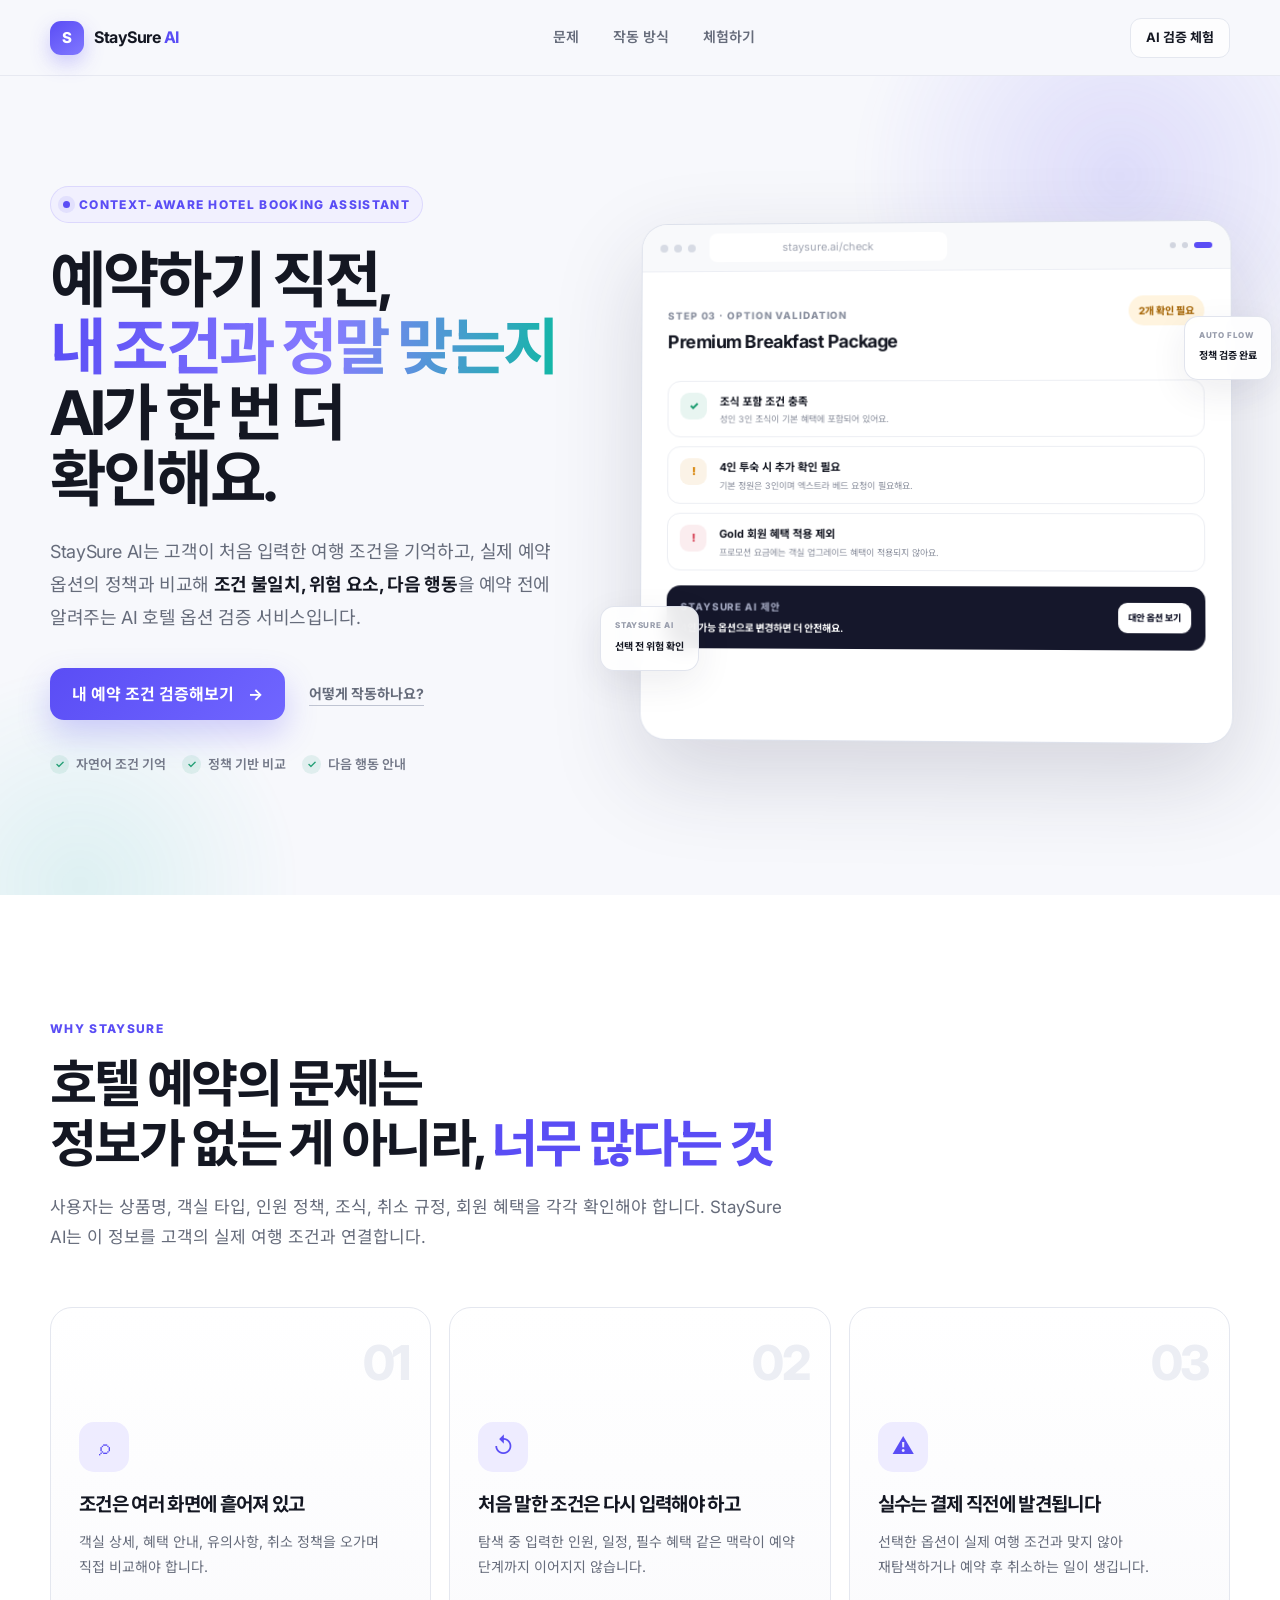
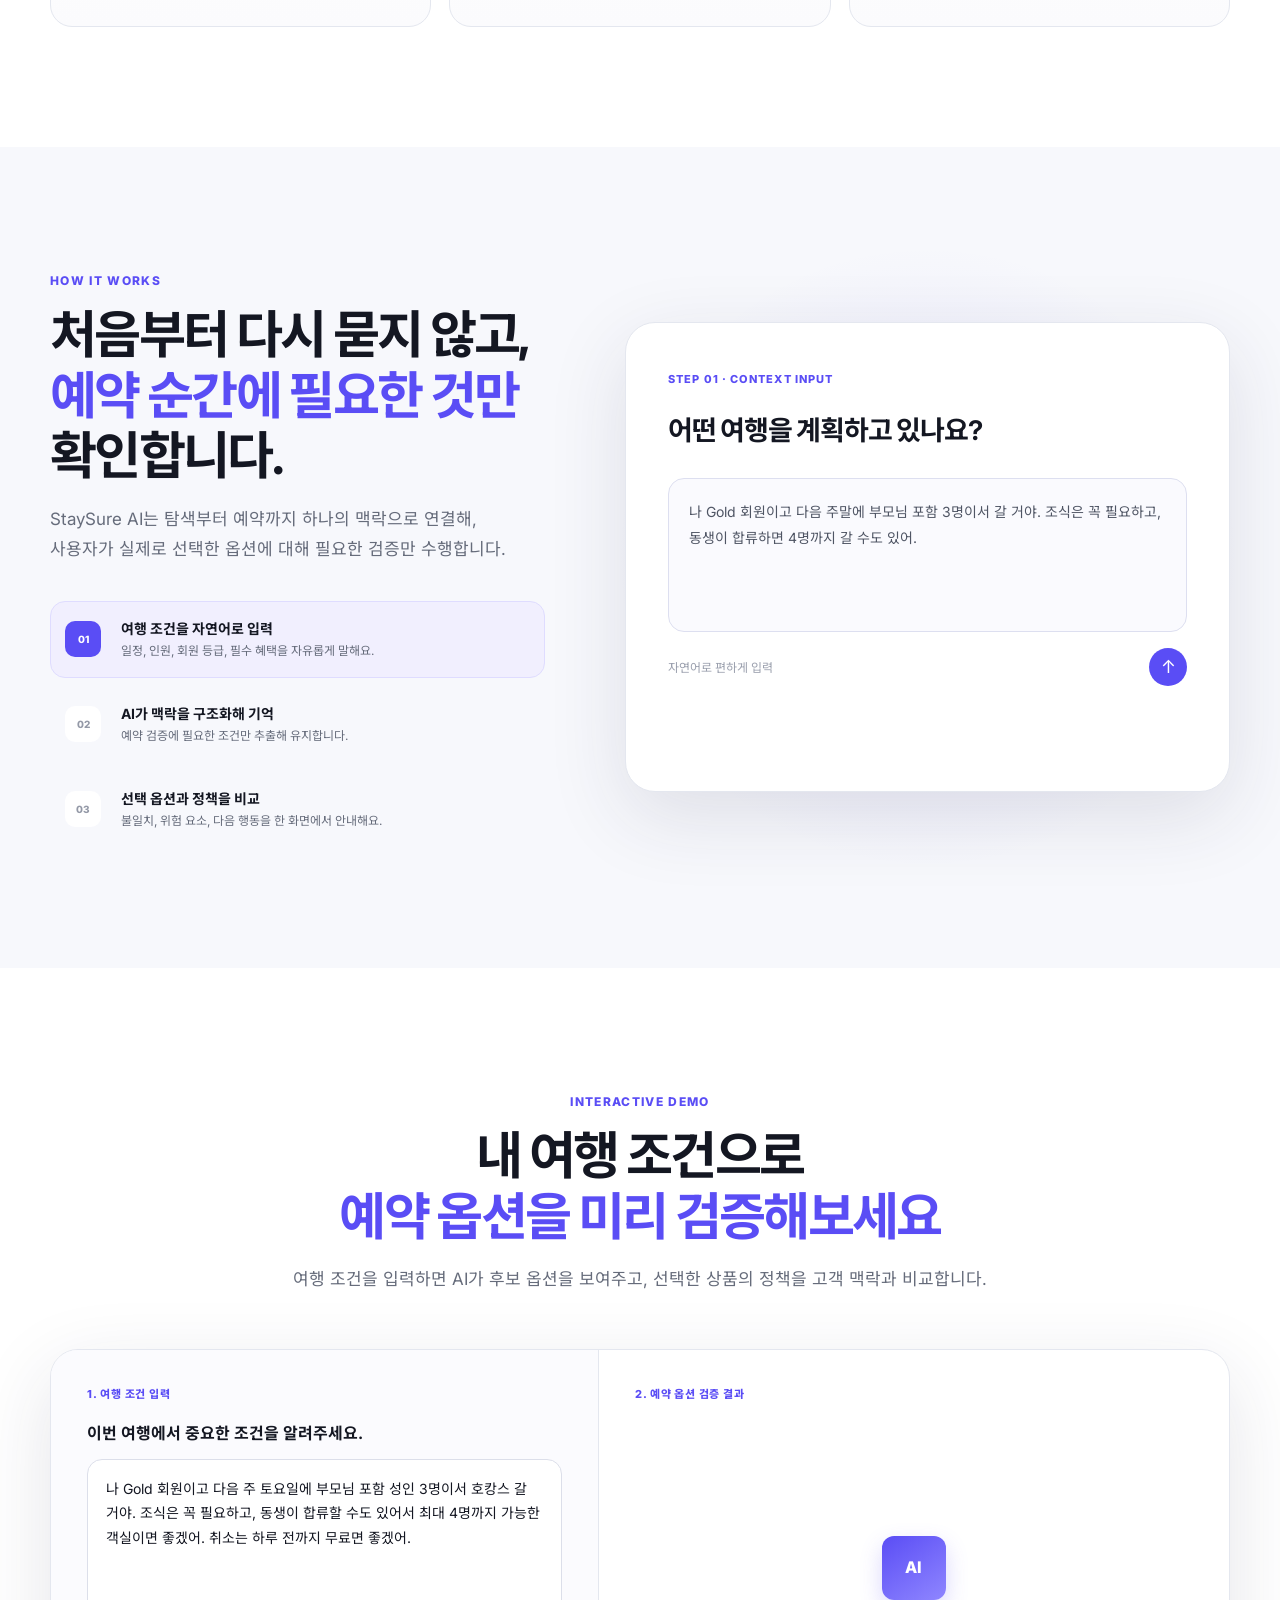
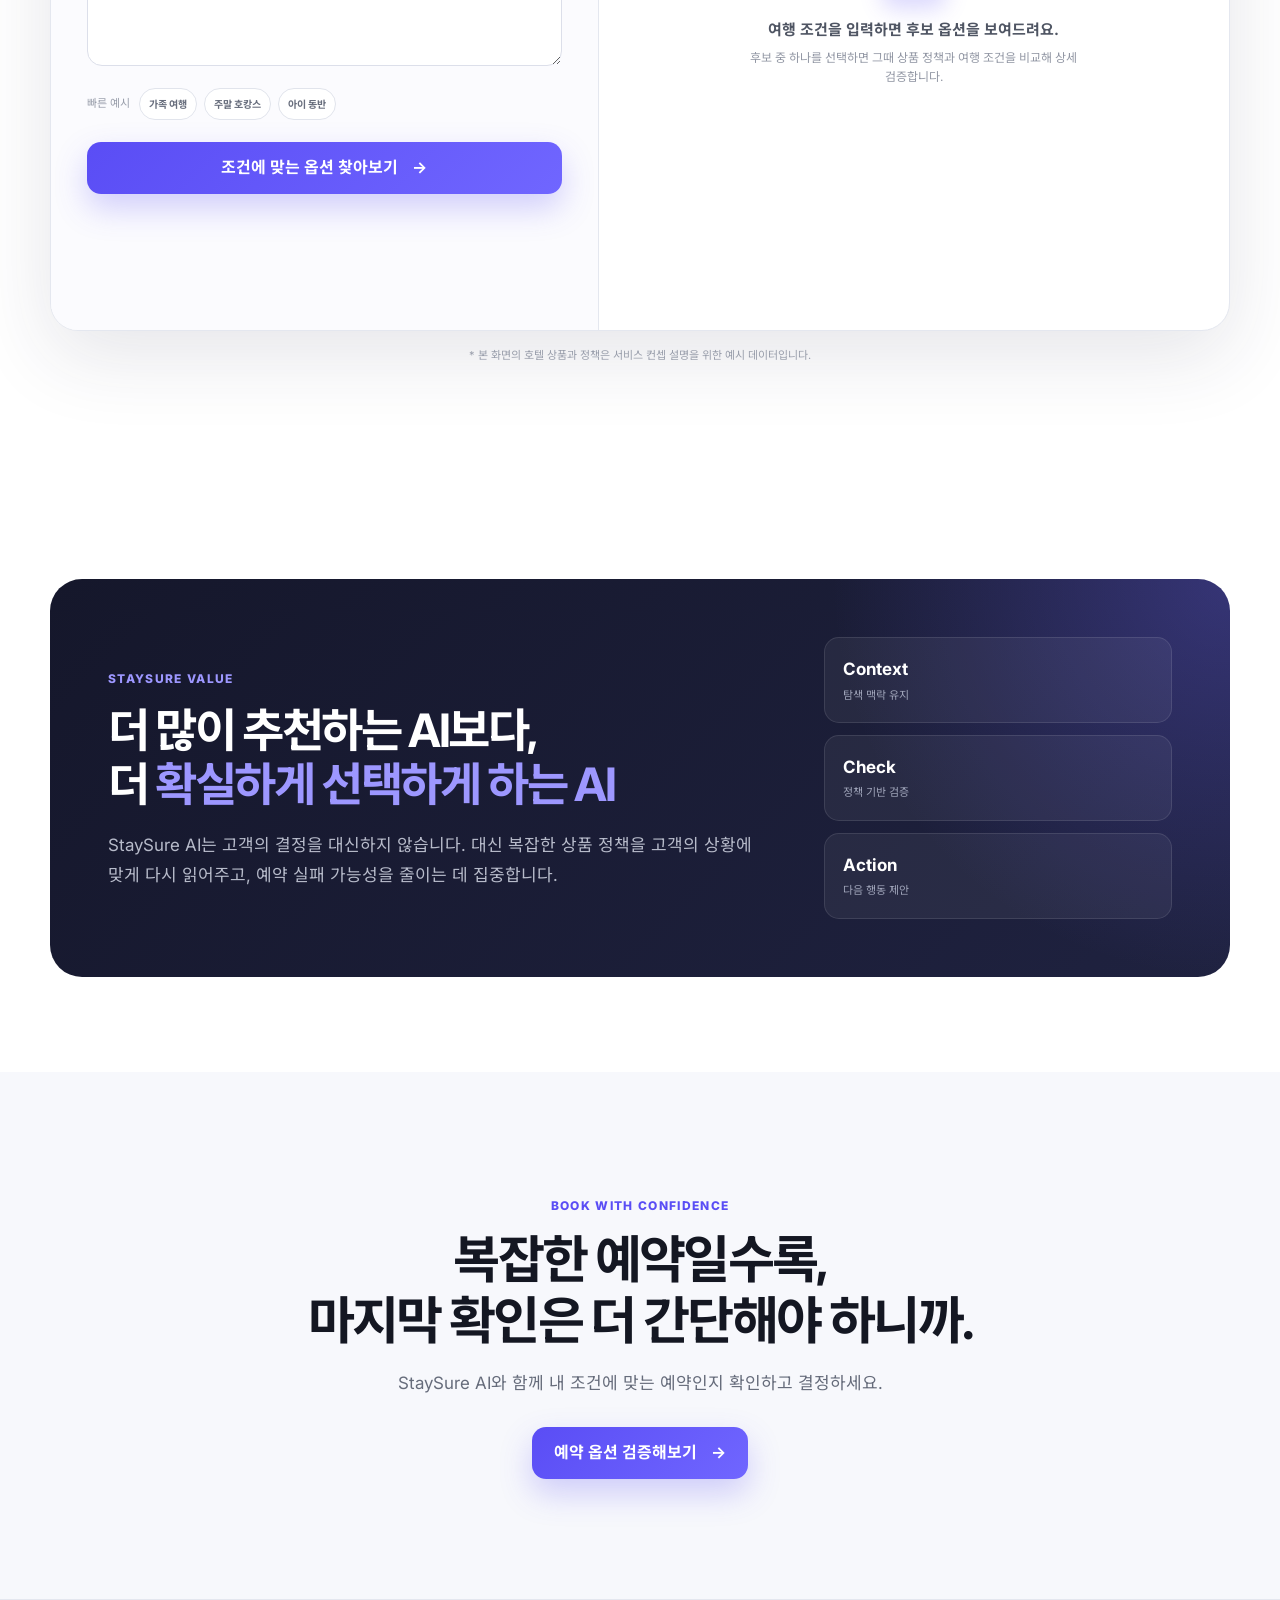
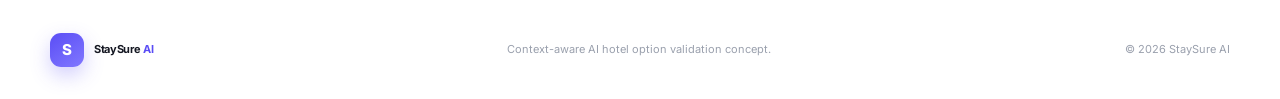
==== StaySure-AI-landing-v2/index.html @ 32bddafc "first commit" ====
<!DOCTYPE html>
<html lang="ko">
<head>
  <meta charset="UTF-8" />
  <meta name="viewport" content="width=device-width, initial-scale=1.0" />
  <meta name="description" content="StaySure AI - 사용자 맥락 기반 AI 호텔 예약 옵션 검증 서비스" />
  <title>StaySure AI | 예약 전, 조건을 한 번 더 확실하게</title>
  <link rel="preconnect" href="https://fonts.googleapis.com">
  <link rel="preconnect" href="https://fonts.gstatic.com" crossorigin>
  <link href="https://fonts.googleapis.com/css2?family=Inter:wght@400;500;600;700;800&family=Noto+Sans+KR:wght@400;500;600;700;800&display=swap" rel="stylesheet">
  <link rel="stylesheet" href="styles.css" />
</head>
<body>
  <header class="site-header">
    <div class="container nav">
      <a href="#" class="brand" aria-label="StaySure AI 홈">
        <span class="brand-mark" aria-hidden="true">S</span>
        <span>StaySure <strong>AI</strong></span>
      </a>

      <nav class="desktop-nav" aria-label="주요 메뉴">
        <a href="#problem">문제</a>
        <a href="#how">작동 방식</a>
        <a href="#demo">체험하기</a>
      </nav>

      <a href="#demo" class="button button-small button-ghost">AI 검증 체험</a>
    </div>
  </header>

  <main>
    <section class="hero section">
      <div class="hero-glow hero-glow-one"></div>
      <div class="hero-glow hero-glow-two"></div>

      <div class="container hero-grid">
        <div class="hero-copy reveal">
          <div class="eyebrow">
            <span class="eyebrow-dot"></span>
            Context-aware Hotel Booking Assistant
          </div>

          <h1>
            예약하기 직전,<br />
            <span class="text-gradient">내 조건과 정말 맞는지</span><br />
            AI가 한 번 더 확인해요.
          </h1>

          <p class="hero-description">
            StaySure AI는 고객이 처음 입력한 여행 조건을 기억하고,
            실제 예약 옵션의 정책과 비교해 <strong>조건 불일치, 위험 요소, 다음 행동</strong>을
            예약 전에 알려주는 AI 호텔 옵션 검증 서비스입니다.
          </p>

          <div class="hero-actions">
            <a href="#demo" class="button button-primary">
              내 예약 조건 검증해보기
              <span aria-hidden="true">→</span>
            </a>
            <a href="#how" class="text-link">어떻게 작동하나요?</a>
          </div>

          <div class="trust-row">
            <div class="trust-item">
              <span class="trust-icon">✓</span>
              자연어 조건 기억
            </div>
            <div class="trust-item">
              <span class="trust-icon">✓</span>
              정책 기반 비교
            </div>
            <div class="trust-item">
              <span class="trust-icon">✓</span>
              다음 행동 안내
            </div>
          </div>
        </div>

        <div class="hero-product reveal reveal-delay">
          <div class="browser-shell hero-auto-demo" id="heroAutoDemo">
            <div class="browser-top">
              <div class="browser-dots">
                <span></span><span></span><span></span>
              </div>
              <div class="browser-address">staysure.ai/check</div>
              <div class="hero-stage-dots" aria-label="자동 데모 진행 상태">
                <button type="button" class="active" data-hero-dot="0" aria-label="1단계"></button>
                <button type="button" data-hero-dot="1" aria-label="2단계"></button>
                <button type="button" data-hero-dot="2" aria-label="3단계"></button>
              </div>
            </div>

            <div class="product-window hero-stage active" data-hero-stage="0">
              <div class="product-head">
                <div>
                  <p class="mini-label">STEP 01 · CONTEXT MEMORY</p>
                  <h2>여행 조건을 기억했어요</h2>
                </div>
                <span class="status-badge hero-status">5개 조건</span>
              </div>

              <div class="hero-context-message">
                <span class="ai-orb">AI</span>
                <p>“Gold 회원이고 부모님 포함 3명, 최대 4명까지 가능하고 조식은 꼭 필요해.”</p>
              </div>

              <div class="context-card context-card-large">
                <div class="context-top">
                  <span class="context-check">✓</span>
                  <div>
                    <strong>예약 검증에 필요한 조건으로 정리했어요.</strong>
                    <p>상품 탐색 이후에도 이 맥락을 유지합니다.</p>
                  </div>
                </div>
                <div class="chips">
                  <span>Gold 회원</span>
                  <span>성인 3명</span>
                  <span>최대 4명 가능성</span>
                  <span>조식 필수</span>
                  <span>주말 일정</span>
                </div>
              </div>
            </div>

            <div class="product-window hero-stage" data-hero-stage="1">
              <div class="product-head">
                <div>
                  <p class="mini-label">STEP 02 · OPTION SELECT</p>
                  <h2>예약 옵션을 선택해볼게요</h2>
                </div>
                <span class="status-badge hero-status">3개 후보</span>
              </div>

              <div class="hero-option-stack">
                <button type="button" class="hero-option-card selected">
                  <span class="hero-option-radio"></span>
                  <span class="hero-option-main">
                    <strong>Premium Breakfast Package</strong>
                    <small>Deluxe Twin · 성인 3인 · 조식 포함</small>
                  </span>
                  <span class="hero-option-score">82%</span>
                </button>
                <button type="button" class="hero-option-card">
                  <span class="hero-option-radio"></span>
                  <span class="hero-option-main">
                    <strong>Family Deluxe</strong>
                    <small>Deluxe Family · 최대 4인 · 조식 별도</small>
                  </span>
                  <span class="hero-option-score">91%</span>
                </button>
                <button type="button" class="hero-option-card">
                  <span class="hero-option-radio"></span>
                  <span class="hero-option-main">
                    <strong>Gold Member Special</strong>
                    <small>Executive Twin · 회원 혜택 포함</small>
                  </span>
                  <span class="hero-option-score">76%</span>
                </button>
              </div>

              <div class="hero-selection-note">
                <span class="selection-pulse"></span>
                Premium Breakfast Package를 선택했어요. 조건 검증을 시작합니다.
              </div>
            </div>

            <div class="product-window hero-stage" data-hero-stage="2">
              <div class="product-head">
                <div>
                  <p class="mini-label">STEP 03 · OPTION VALIDATION</p>
                  <h2>Premium Breakfast Package</h2>
                </div>
                <span class="status-badge status-warning">2개 확인 필요</span>
              </div>

              <div class="check-list hero-check-list">
                <article class="check-item success">
                  <div class="check-symbol">✓</div>
                  <div>
                    <strong>조식 포함 조건 충족</strong>
                    <p>성인 3인 조식이 기본 혜택에 포함되어 있어요.</p>
                  </div>
                </article>

                <article class="check-item warning">
                  <div class="check-symbol">!</div>
                  <div>
                    <strong>4인 투숙 시 추가 확인 필요</strong>
                    <p>기본 정원은 3인이며 엑스트라 베드 요청이 필요해요.</p>
                  </div>
                </article>

                <article class="check-item danger">
                  <div class="check-symbol">!</div>
                  <div>
                    <strong>Gold 회원 혜택 적용 제외</strong>
                    <p>프로모션 요금에는 객실 업그레이드 혜택이 적용되지 않아요.</p>
                  </div>
                </article>
              </div>

              <div class="next-action">
                <div>
                  <span class="mini-label">StaySure AI 제안</span>
                  <strong>4인 가능 옵션으로 변경하면 더 안전해요.</strong>
                </div>
                <button type="button">대안 옵션 보기</button>
              </div>
            </div>
          </div>

          <div class="floating-card floating-card-one">
            <span>Auto Flow</span>
            <strong id="heroFlowLabel">맥락 기억 중</strong>
          </div>
          <div class="floating-card floating-card-two">
            <span>StaySure AI</span>
            <strong>선택 전 위험 확인</strong>
          </div>
        </div>
      </div>
    </section>

    <section class="problem section" id="problem">
      <div class="container">
        <div class="section-heading reveal">
          <span class="section-kicker">WHY STAYSURE</span>
          <h2>호텔 예약의 문제는<br />정보가 없는 게 아니라, <span>너무 많다는 것</span></h2>
          <p>
            사용자는 상품명, 객실 타입, 인원 정책, 조식, 취소 규정, 회원 혜택을
            각각 확인해야 합니다. StaySure AI는 이 정보를 고객의 실제 여행 조건과 연결합니다.
          </p>
        </div>

        <div class="problem-grid">
          <article class="problem-card reveal">
            <div class="problem-number">01</div>
            <div class="problem-icon">⌕</div>
            <h3>조건은 여러 화면에 흩어져 있고</h3>
            <p>객실 상세, 혜택 안내, 유의사항, 취소 정책을 오가며 직접 비교해야 합니다.</p>
          </article>

          <article class="problem-card reveal reveal-delay-1">
            <div class="problem-number">02</div>
            <div class="problem-icon">↺</div>
            <h3>처음 말한 조건은 다시 입력해야 하고</h3>
            <p>탐색 중 입력한 인원, 일정, 필수 혜택 같은 맥락이 예약 단계까지 이어지지 않습니다.</p>
          </article>

          <article class="problem-card reveal reveal-delay-2">
            <div class="problem-number">03</div>
            <div class="problem-icon">⚠</div>
            <h3>실수는 결제 직전에 발견됩니다</h3>
            <p>선택한 옵션이 실제 여행 조건과 맞지 않아 재탐색하거나 예약 후 취소하는 일이 생깁니다.</p>
          </article>
        </div>
      </div>
    </section>

    <section class="how section" id="how">
      <div class="container how-grid">
        <div class="how-copy reveal">
          <span class="section-kicker">HOW IT WORKS</span>
          <h2>처음부터 다시 묻지 않고,<br /><span>예약 순간에 필요한 것만</span> 확인합니다.</h2>
          <p>
            StaySure AI는 탐색부터 예약까지 하나의 맥락으로 연결해,
            사용자가 실제로 선택한 옵션에 대해 필요한 검증만 수행합니다.
          </p>

          <div class="step-list">
            <button class="step active" data-step="1">
              <span class="step-index">01</span>
              <span>
                <strong>여행 조건을 자연어로 입력</strong>
                <small>일정, 인원, 회원 등급, 필수 혜택을 자유롭게 말해요.</small>
              </span>
            </button>

            <button class="step" data-step="2">
              <span class="step-index">02</span>
              <span>
                <strong>AI가 맥락을 구조화해 기억</strong>
                <small>예약 검증에 필요한 조건만 추출해 유지합니다.</small>
              </span>
            </button>

            <button class="step" data-step="3">
              <span class="step-index">03</span>
              <span>
                <strong>선택 옵션과 정책을 비교</strong>
                <small>불일치, 위험 요소, 다음 행동을 한 화면에서 안내해요.</small>
              </span>
            </button>
          </div>
        </div>

        <div class="flow-visual reveal reveal-delay">
          <div class="flow-card" id="flowCard">
            <div class="flow-screen active" data-screen="1">
              <span class="flow-label">STEP 01 · CONTEXT INPUT</span>
              <h3>어떤 여행을 계획하고 있나요?</h3>
              <div class="fake-input">
                나 Gold 회원이고 다음 주말에 부모님 포함 3명이서 갈 거야.
                조식은 꼭 필요하고, 동생이 합류하면 4명까지 갈 수도 있어.
              </div>
              <div class="flow-footer">
                <span>자연어로 편하게 입력</span>
                <span class="send-circle">↑</span>
              </div>
            </div>

            <div class="flow-screen" data-screen="2">
              <span class="flow-label">STEP 02 · CONTEXT MEMORY</span>
              <h3>예약에 필요한 조건을 정리했어요.</h3>
              <div class="memory-list">
                <div><span>회원 등급</span><strong>Gold</strong></div>
                <div><span>기본 인원</span><strong>성인 3명</strong></div>
                <div><span>변동 가능성</span><strong>최대 4명</strong></div>
                <div><span>필수 조건</span><strong>조식 포함</strong></div>
                <div><span>일정</span><strong>다음 주말</strong></div>
              </div>
              <p class="memory-note">이 조건은 상품 탐색 후 예약 옵션 검증 단계까지 유지됩니다.</p>
            </div>

            <div class="flow-screen" data-screen="3">
              <span class="flow-label">STEP 03 · OPTION VALIDATION</span>
              <h3>선택한 옵션을 확인했어요.</h3>
              <div class="result-summary">
                <div class="score-ring">82</div>
                <div>
                  <strong>대체로 적합하지만 확인이 필요해요.</strong>
                  <p>5개 조건 중 3개 충족 · 2개 위험 요소</p>
                </div>
              </div>
              <div class="mini-checks">
                <span class="ok">✓ 조식 포함</span>
                <span class="warn">! 최대 인원</span>
                <span class="warn">! 회원 혜택</span>
              </div>
              <button class="flow-cta" type="button">안전한 대안 옵션 확인</button>
            </div>
          </div>
        </div>
      </div>
    </section>

    <section class="demo section" id="demo">
      <div class="container">
        <div class="section-heading centered reveal">
          <span class="section-kicker">INTERACTIVE DEMO</span>
          <h2>내 여행 조건으로<br /><span>예약 옵션을 미리 검증해보세요</span></h2>
          <p>여행 조건을 입력하면 AI가 후보 옵션을 보여주고, 선택한 상품의 정책을 고객 맥락과 비교합니다.</p>
        </div>

        <div class="demo-shell reveal">
          <div class="demo-left">
            <div class="demo-step-label">1. 여행 조건 입력</div>
            <label for="tripContext">이번 여행에서 중요한 조건을 알려주세요.</label>
            <textarea id="tripContext" rows="7">나 Gold 회원이고 다음 주 토요일에 부모님 포함 성인 3명이서 호캉스 갈 거야. 조식은 꼭 필요하고, 동생이 합류할 수도 있어서 최대 4명까지 가능한 객실이면 좋겠어. 취소는 하루 전까지 무료면 좋겠어.</textarea>

            <div class="sample-prompts">
              <span>빠른 예시</span>
              <button type="button" data-prompt="부모님과 3명이 가고 조식이 꼭 필요해. 한 명이 추가될 수도 있어.">가족 여행</button>
              <button type="button" data-prompt="2명이 주말에 갈 거고 늦은 체크아웃이 중요해. 취소 수수료 없는 상품을 원해.">주말 호캉스</button>
              <button type="button" data-prompt="아이 1명 포함 3명이 갈 거야. 침대 추가 가능 여부와 키즈 조식 정책이 중요해.">아이 동반</button>
            </div>

            <button type="button" class="button button-primary demo-submit" id="analyzeBtn">
              <span>조건에 맞는 옵션 찾아보기</span>
              <span aria-hidden="true">→</span>
            </button>

            <div class="demo-memory-panel hidden" id="demoMemoryPanel">
              <span class="analysis-caption">AI가 기억한 여행 조건</span>
              <div class="remembered-context" id="contextChips"></div>
            </div>
          </div>

          <div class="demo-right">
            <div class="demo-step-label">2. 예약 옵션 검증 결과</div>

            <div class="empty-state" id="emptyState">
              <div class="empty-orb">AI</div>
              <strong>여행 조건을 입력하면 후보 옵션을 보여드려요.</strong>
              <p>후보 중 하나를 선택하면 그때 상품 정책과 여행 조건을 비교해 상세 검증합니다.</p>
            </div>

            <div class="option-results hidden" id="optionResults">
              <div class="option-results-head">
                <div>
                  <span class="analysis-caption">OPTION CANDIDATES</span>
                  <h3>조건을 고려한 예약 옵션 3개</h3>
                </div>
                <span>선택해서 검증하기</span>
              </div>

              <div class="option-list" id="optionList"></div>

              <div class="option-detail-placeholder" id="optionDetailPlaceholder">
                <span class="detail-arrow">↑</span>
                <strong>옵션을 하나 선택해주세요.</strong>
                <p>선택한 상품의 조건 불일치, 위험 요소, 다음 행동을 확인할 수 있어요.</p>
              </div>

              <div class="analysis-result hidden" id="analysisResult">
                <div class="selected-option-summary" id="selectedOptionSummary"></div>

                <div class="analysis-head">
                  <div>
                    <span class="analysis-caption">STAYSURE CHECK</span>
                    <h3 id="analysisTitle">예약 전 확인이 필요해요.</h3>
                  </div>
                  <span class="match-score" id="matchScore">82% 적합</span>
                </div>

                <div class="analysis-list" id="analysisList"></div>

                <div class="recommendation-box">
                  <div>
                    <span>다음 행동 제안</span>
                    <strong id="nextActionText">4인 투숙 가능 객실로 변경하거나 추가 인원 정책을 확인하세요.</strong>
                  </div>
                  <button type="button" id="alternativeBtn">다른 옵션 보기</button>
                </div>
              </div>
            </div>
          </div>
        </div>

        <p class="demo-disclaimer reveal">
          * 본 화면의 호텔 상품과 정책은 서비스 컨셉 설명을 위한 예시 데이터입니다.
        </p>
      </div>
    </section>

    <section class="value section">
      <div class="container value-shell reveal">
        <div class="value-copy">
          <span class="section-kicker light">STAYSURE VALUE</span>
          <h2>더 많이 추천하는 AI보다,<br />더 <span>확실하게 선택하게 하는 AI</span></h2>
          <p>
            StaySure AI는 고객의 결정을 대신하지 않습니다.
            대신 복잡한 상품 정책을 고객의 상황에 맞게 다시 읽어주고,
            예약 실패 가능성을 줄이는 데 집중합니다.
          </p>
        </div>

        <div class="value-stats">
          <div>
            <strong>Context</strong>
            <span>탐색 맥락 유지</span>
          </div>
          <div>
            <strong>Check</strong>
            <span>정책 기반 검증</span>
          </div>
          <div>
            <strong>Action</strong>
            <span>다음 행동 제안</span>
          </div>
        </div>
      </div>
    </section>

    <section class="final-cta section">
      <div class="container final-cta-inner reveal">
        <span class="section-kicker">BOOK WITH CONFIDENCE</span>
        <h2>복잡한 예약일수록,<br />마지막 확인은 더 간단해야 하니까.</h2>
        <p>StaySure AI와 함께 내 조건에 맞는 예약인지 확인하고 결정하세요.</p>
        <a href="#demo" class="button button-primary">
          예약 옵션 검증해보기
          <span aria-hidden="true">→</span>
        </a>
      </div>
    </section>
  </main>

  <footer class="site-footer">
    <div class="container footer-inner">
      <a href="#" class="brand footer-brand">
        <span class="brand-mark">S</span>
        <span>StaySure <strong>AI</strong></span>
      </a>
      <p>Context-aware AI hotel option validation concept.</p>
      <span>© 2026 StaySure AI</span>
    </div>
  </footer>

  <script src="script.js"></script>
</body>
</html>
---- StaySure-AI-landing-v2/styles.css ----
:root {
  --bg: #f7f8fc;
  --surface: #ffffff;
  --surface-soft: #f1f3fa;
  --text: #141722;
  --text-sub: #666c7b;
  --line: #e4e7ef;
  --primary: #5a4df5;
  --primary-deep: #3f35cf;
  --primary-soft: #eeecff;
  --secondary: #11b8a5;
  --success: #1f9d72;
  --warning: #d98b16;
  --danger: #d95062;
  --navy: #15172b;
  --shadow: 0 24px 80px rgba(38, 41, 72, 0.12);
  --shadow-soft: 0 12px 36px rgba(32, 36, 66, 0.08);
  --radius-lg: 32px;
  --radius-md: 22px;
  --radius-sm: 14px;
}

* {
  box-sizing: border-box;
}

html {
  scroll-behavior: smooth;
}

body {
  margin: 0;
  font-family: "Inter", "Noto Sans KR", sans-serif;
  color: var(--text);
  background: var(--bg);
  line-height: 1.6;
  word-break: keep-all;
}

button,
textarea,
input {
  font: inherit;
}

button,
a {
  -webkit-tap-highlight-color: transparent;
}

a {
  color: inherit;
  text-decoration: none;
}

button {
  cursor: pointer;
}

.container {
  width: min(1180px, calc(100% - 48px));
  margin: 0 auto;
}

.section {
  position: relative;
  padding: 120px 0;
}

.site-header {
  position: sticky;
  top: 0;
  z-index: 100;
  height: 76px;
  border-bottom: 1px solid rgba(228, 231, 239, 0.82);
  background: rgba(247, 248, 252, 0.82);
  backdrop-filter: blur(18px);
}

.nav {
  height: 100%;
  display: flex;
  align-items: center;
  justify-content: space-between;
}

.brand {
  display: inline-flex;
  align-items: center;
  gap: 10px;
  font-weight: 700;
  letter-spacing: -0.03em;
}

.brand strong {
  color: var(--primary);
}

.brand-mark {
  width: 34px;
  height: 34px;
  display: grid;
  place-items: center;
  border-radius: 11px;
  color: #fff;
  font-size: 15px;
  font-weight: 800;
  background: linear-gradient(145deg, var(--primary), #8178ff);
  box-shadow: 0 8px 20px rgba(90, 77, 245, 0.28);
}

.desktop-nav {
  display: flex;
  align-items: center;
  gap: 34px;
  color: var(--text-sub);
  font-size: 14px;
  font-weight: 600;
}

.desktop-nav a {
  transition: color 0.2s ease;
}

.desktop-nav a:hover {
  color: var(--text);
}

.button {
  min-height: 52px;
  padding: 0 22px;
  display: inline-flex;
  align-items: center;
  justify-content: center;
  gap: 14px;
  border: 0;
  border-radius: 14px;
  font-weight: 700;
  transition: transform 0.2s ease, box-shadow 0.2s ease, background 0.2s ease;
}

.button:hover {
  transform: translateY(-2px);
}

.button-primary {
  color: #fff;
  background: linear-gradient(135deg, var(--primary), #7066ff);
  box-shadow: 0 14px 32px rgba(90, 77, 245, 0.26);
}

.button-primary:hover {
  box-shadow: 0 18px 38px rgba(90, 77, 245, 0.34);
}

.button-small {
  min-height: 40px;
  padding: 0 15px;
  border-radius: 11px;
  font-size: 13px;
}

.button-ghost {
  border: 1px solid var(--line);
  background: rgba(255, 255, 255, 0.7);
}

.hero {
  overflow: hidden;
  padding-top: 110px;
}

.hero-grid {
  position: relative;
  z-index: 2;
  display: grid;
  grid-template-columns: minmax(0, 0.93fr) minmax(520px, 1.07fr);
  gap: 74px;
  align-items: center;
}

.hero-glow {
  position: absolute;
  border-radius: 999px;
  filter: blur(8px);
  pointer-events: none;
}

.hero-glow-one {
  width: 560px;
  height: 560px;
  top: -180px;
  right: -120px;
  background: radial-gradient(circle, rgba(90, 77, 245, 0.16), transparent 67%);
}

.hero-glow-two {
  width: 460px;
  height: 460px;
  bottom: -220px;
  left: -150px;
  background: radial-gradient(circle, rgba(17, 184, 165, 0.11), transparent 67%);
}

.eyebrow,
.section-kicker {
  display: inline-flex;
  align-items: center;
  gap: 9px;
  color: var(--primary);
  font-size: 12px;
  font-weight: 800;
  letter-spacing: 0.11em;
  text-transform: uppercase;
}

.eyebrow {
  padding: 8px 12px;
  border: 1px solid rgba(90, 77, 245, 0.14);
  border-radius: 999px;
  background: rgba(238, 236, 255, 0.65);
}

.eyebrow-dot {
  width: 7px;
  height: 7px;
  border-radius: 50%;
  background: var(--primary);
  box-shadow: 0 0 0 5px rgba(90, 77, 245, 0.1);
}

.hero h1 {
  margin: 24px 0 22px;
  font-size: clamp(44px, 4.8vw, 66px);
  line-height: 1.08;
  letter-spacing: -0.062em;
}

.text-gradient {
  color: transparent;
  background: linear-gradient(100deg, var(--primary), #877cff 55%, var(--secondary));
  -webkit-background-clip: text;
  background-clip: text;
}

.hero-description {
  max-width: 650px;
  margin: 0;
  color: var(--text-sub);
  font-size: 18px;
  line-height: 1.85;
  letter-spacing: -0.02em;
}

.hero-description strong {
  color: var(--text);
}

.hero-actions {
  display: flex;
  align-items: center;
  gap: 24px;
  margin-top: 34px;
}

.text-link {
  font-size: 14px;
  font-weight: 700;
  color: var(--text-sub);
  border-bottom: 1px solid #bfc4d2;
}

.trust-row {
  display: flex;
  flex-wrap: wrap;
  gap: 16px;
  margin-top: 34px;
  color: #747989;
  font-size: 13px;
  font-weight: 600;
}

.trust-item {
  display: flex;
  align-items: center;
  gap: 7px;
}

.trust-icon {
  width: 19px;
  height: 19px;
  display: inline-grid;
  place-items: center;
  color: var(--success);
  border-radius: 50%;
  background: rgba(31, 157, 114, 0.1);
  font-size: 11px;
}

.hero-product {
  position: relative;
}

.browser-shell {
  position: relative;
  overflow: hidden;
  border: 1px solid rgba(216, 220, 232, 0.85);
  border-radius: 26px;
  background: #fff;
  box-shadow: 0 34px 90px rgba(39, 41, 72, 0.17);
  transform: perspective(1200px) rotateY(-2deg) rotateX(1deg);
}

.browser-top {
  height: 48px;
  padding: 0 18px;
  display: flex;
  align-items: center;
  gap: 14px;
  border-bottom: 1px solid #eceef4;
  background: #f8f9fb;
}

.browser-dots {
  display: flex;
  gap: 6px;
}

.browser-dots span {
  width: 8px;
  height: 8px;
  border-radius: 50%;
  background: #d7dbe4;
}

.browser-address {
  flex: 1;
  max-width: 240px;
  padding: 6px 12px;
  border-radius: 8px;
  background: #fff;
  color: #a0a5b2;
  font-size: 11px;
  text-align: center;
}

.product-window {
  padding: 26px;
}

.product-head,
.context-top,
.next-action,
.analysis-head,
.option-card,
.result-summary,
.footer-inner {
  display: flex;
  align-items: center;
  justify-content: space-between;
}

.product-head {
  align-items: flex-start;
  gap: 20px;
}

.mini-label,
.analysis-caption,
.option-type {
  display: block;
  margin-bottom: 5px;
  color: #8b91a0;
  font-size: 10px;
  font-weight: 800;
  letter-spacing: 0.09em;
  text-transform: uppercase;
}

.product-head h2 {
  margin: 0;
  font-size: 18px;
  letter-spacing: -0.025em;
}

.status-badge {
  flex: 0 0 auto;
  padding: 7px 10px;
  border-radius: 999px;
  font-size: 10px;
  font-weight: 800;
}

.status-warning {
  color: #a86a0d;
  background: #fff4df;
}

.context-card {
  margin-top: 20px;
  padding: 16px;
  border: 1px solid #dedafc;
  border-radius: 16px;
  background: linear-gradient(145deg, #f8f7ff, #f3f1ff);
}

.context-top {
  justify-content: flex-start;
  gap: 11px;
}

.context-top strong {
  display: block;
  font-size: 12px;
}

.context-top p {
  margin: 1px 0 0;
  color: #8a8fa0;
  font-size: 10px;
}

.ai-orb,
.empty-orb {
  display: grid;
  place-items: center;
  color: #fff;
  border-radius: 12px;
  background: linear-gradient(145deg, var(--primary), #8f86ff);
  box-shadow: 0 9px 22px rgba(90, 77, 245, 0.22);
  font-weight: 800;
}

.ai-orb {
  width: 36px;
  height: 36px;
  font-size: 10px;
}

.chips,
.remembered-context {
  display: flex;
  flex-wrap: wrap;
  gap: 7px;
  margin-top: 13px;
}

.chips span,
.remembered-context span {
  padding: 6px 9px;
  border-radius: 999px;
  background: #fff;
  color: #595f6e;
  font-size: 9px;
  font-weight: 700;
  box-shadow: 0 3px 10px rgba(62, 65, 96, 0.05);
}

.check-list {
  display: grid;
  gap: 9px;
  margin-top: 15px;
}

.check-item {
  display: grid;
  grid-template-columns: 30px 1fr;
  gap: 10px;
  padding: 11px 12px;
  border: 1px solid #eceef3;
  border-radius: 13px;
  background: #fff;
}

.check-symbol {
  width: 27px;
  height: 27px;
  display: grid;
  place-items: center;
  border-radius: 9px;
  font-size: 11px;
  font-weight: 900;
}

.check-item strong {
  display: block;
  margin-top: 1px;
  font-size: 11px;
}

.check-item p {
  margin: 2px 0 0;
  color: #878c9a;
  font-size: 9px;
  line-height: 1.45;
}

.check-item.success .check-symbol {
  color: var(--success);
  background: rgba(31, 157, 114, 0.1);
}

.check-item.warning .check-symbol {
  color: var(--warning);
  background: rgba(217, 139, 22, 0.1);
}

.check-item.danger .check-symbol {
  color: var(--danger);
  background: rgba(217, 80, 98, 0.1);
}

.next-action {
  gap: 16px;
  margin-top: 15px;
  padding: 13px 14px;
  border-radius: 14px;
  background: var(--navy);
  color: #fff;
}

.next-action strong {
  display: block;
  font-size: 10px;
}

.next-action .mini-label {
  color: #9ea3bb;
}

.next-action button {
  flex: 0 0 auto;
  padding: 8px 10px;
  border: 0;
  border-radius: 9px;
  background: #fff;
  color: var(--navy);
  font-size: 9px;
  font-weight: 800;
}

.floating-card {
  position: absolute;
  padding: 12px 14px;
  border: 1px solid rgba(222, 225, 235, 0.9);
  border-radius: 14px;
  background: rgba(255, 255, 255, 0.9);
  box-shadow: var(--shadow-soft);
  backdrop-filter: blur(10px);
}

.floating-card span {
  display: block;
  color: #979cab;
  font-size: 8px;
  font-weight: 800;
  letter-spacing: 0.08em;
  text-transform: uppercase;
}

.floating-card strong {
  font-size: 10px;
}

.floating-card-one {
  top: 95px;
  right: -42px;
}

.floating-card-two {
  left: -38px;
  bottom: 70px;
}

.section-heading {
  max-width: 760px;
  margin-bottom: 54px;
}

.section-heading.centered {
  margin-left: auto;
  margin-right: auto;
  text-align: center;
}

.section-heading h2,
.how-copy h2,
.value-copy h2,
.final-cta h2 {
  margin: 12px 0 18px;
  font-size: clamp(36px, 4vw, 54px);
  line-height: 1.18;
  letter-spacing: -0.052em;
}

.section-heading h2 span,
.how-copy h2 span,
.value-copy h2 span {
  color: var(--primary);
}

.section-heading p,
.how-copy > p,
.value-copy p,
.final-cta p {
  margin: 0;
  color: var(--text-sub);
  font-size: 17px;
  line-height: 1.8;
}

.problem {
  background: #fff;
}

.problem-grid {
  display: grid;
  grid-template-columns: repeat(3, 1fr);
  gap: 18px;
}

.problem-card {
  position: relative;
  min-height: 320px;
  padding: 28px;
  overflow: hidden;
  border: 1px solid var(--line);
  border-radius: var(--radius-md);
  background: linear-gradient(180deg, #fff, #fbfbfd);
  transition: transform 0.25s ease, box-shadow 0.25s ease;
}

.problem-card:hover {
  transform: translateY(-6px);
  box-shadow: var(--shadow-soft);
}

.problem-number {
  position: absolute;
  top: 17px;
  right: 22px;
  color: #eceef4;
  font-size: 48px;
  font-weight: 800;
  letter-spacing: -0.06em;
}

.problem-icon {
  width: 50px;
  height: 50px;
  display: grid;
  place-items: center;
  margin-top: 86px;
  border-radius: 15px;
  background: var(--primary-soft);
  color: var(--primary);
  font-size: 22px;
}

.problem-card h3 {
  margin: 18px 0 10px;
  font-size: 19px;
  letter-spacing: -0.035em;
}

.problem-card p {
  margin: 0;
  color: var(--text-sub);
  font-size: 14px;
  line-height: 1.75;
}

.how {
  overflow: hidden;
}

.how-grid {
  display: grid;
  grid-template-columns: 0.9fr 1.1fr;
  gap: 80px;
  align-items: center;
}

.step-list {
  display: grid;
  gap: 8px;
  margin-top: 36px;
}

.step {
  width: 100%;
  padding: 16px 14px;
  display: grid;
  grid-template-columns: 42px 1fr;
  gap: 14px;
  align-items: center;
  border: 1px solid transparent;
  border-radius: 15px;
  background: transparent;
  color: var(--text);
  text-align: left;
  transition: all 0.2s ease;
}

.step:hover,
.step.active {
  border-color: #dfdcff;
  background: rgba(238, 236, 255, 0.66);
}

.step-index {
  width: 36px;
  height: 36px;
  display: grid;
  place-items: center;
  border-radius: 10px;
  background: #fff;
  color: #9499a7;
  font-size: 10px;
  font-weight: 800;
}

.step.active .step-index {
  background: var(--primary);
  color: #fff;
}

.step strong,
.step small {
  display: block;
}

.step strong {
  margin-bottom: 2px;
  font-size: 14px;
}

.step small {
  color: var(--text-sub);
  font-size: 12px;
  line-height: 1.55;
}

.flow-visual {
  position: relative;
}

.flow-visual::before {
  content: "";
  position: absolute;
  inset: -80px;
  border-radius: 50%;
  background: radial-gradient(circle, rgba(90, 77, 245, 0.11), transparent 63%);
  pointer-events: none;
}

.flow-card {
  position: relative;
  min-height: 470px;
  padding: 42px;
  overflow: hidden;
  border: 1px solid var(--line);
  border-radius: 30px;
  background: #fff;
  box-shadow: var(--shadow);
}

.flow-screen {
  display: none;
  animation: fadeIn 0.35s ease;
}

.flow-screen.active {
  display: block;
}

.flow-label {
  color: var(--primary);
  font-size: 11px;
  font-weight: 800;
  letter-spacing: 0.1em;
}

.flow-screen h3 {
  margin: 18px 0 26px;
  font-size: 27px;
  letter-spacing: -0.045em;
}

.fake-input {
  min-height: 154px;
  padding: 20px;
  border: 1px solid #dddff0;
  border-radius: 16px;
  background: #fafafe;
  color: #4f5564;
  font-size: 14px;
  line-height: 1.85;
}

.flow-footer {
  margin-top: 16px;
  display: flex;
  align-items: center;
  justify-content: space-between;
  color: #9a9fad;
  font-size: 12px;
}

.send-circle {
  width: 38px;
  height: 38px;
  display: grid;
  place-items: center;
  border-radius: 50%;
  background: var(--primary);
  color: #fff;
  font-size: 18px;
}

.memory-list {
  display: grid;
  gap: 10px;
}

.memory-list div {
  padding: 13px 15px;
  display: flex;
  align-items: center;
  justify-content: space-between;
  border-radius: 12px;
  background: #f7f8fb;
}

.memory-list span {
  color: #848a99;
  font-size: 12px;
}

.memory-list strong {
  font-size: 13px;
}

.memory-note {
  margin: 18px 0 0;
  color: #9398a6;
  font-size: 11px;
}

.result-summary {
  justify-content: flex-start;
  gap: 18px;
  padding: 18px;
  border-radius: 16px;
  background: #f6f5ff;
}

.score-ring {
  width: 62px;
  height: 62px;
  display: grid;
  place-items: center;
  flex: 0 0 auto;
  border: 6px solid #dcd8ff;
  border-top-color: var(--primary);
  border-radius: 50%;
  color: var(--primary);
  font-size: 18px;
  font-weight: 800;
}

.result-summary strong {
  display: block;
  font-size: 14px;
}

.result-summary p {
  margin: 3px 0 0;
  color: #8b90a0;
  font-size: 11px;
}

.mini-checks {
  display: grid;
  gap: 8px;
  margin: 18px 0;
}

.mini-checks span {
  padding: 10px 12px;
  border-radius: 10px;
  font-size: 11px;
  font-weight: 700;
}

.mini-checks .ok {
  color: var(--success);
  background: rgba(31, 157, 114, 0.08);
}

.mini-checks .warn {
  color: #ad6c0c;
  background: rgba(217, 139, 22, 0.1);
}

.flow-cta {
  width: 100%;
  padding: 13px;
  border: 0;
  border-radius: 12px;
  background: var(--navy);
  color: #fff;
  font-size: 12px;
  font-weight: 800;
}

.demo {
  background: #fff;
}

.demo-shell {
  display: grid;
  grid-template-columns: 0.93fr 1.07fr;
  overflow: hidden;
  border: 1px solid var(--line);
  border-radius: 28px;
  background: #fff;
  box-shadow: var(--shadow);
}

.demo-left,
.demo-right {
  padding: 36px;
}

.demo-left {
  background: #fbfbfe;
  border-right: 1px solid var(--line);
}

.demo-step-label {
  margin-bottom: 18px;
  color: var(--primary);
  font-size: 11px;
  font-weight: 800;
  letter-spacing: 0.07em;
}

.demo-left label {
  display: block;
  margin-bottom: 12px;
  font-size: 16px;
  font-weight: 700;
}

textarea {
  width: 100%;
  min-height: 190px;
  padding: 17px 18px;
  resize: vertical;
  border: 1px solid #dcdfea;
  border-radius: 15px;
  outline: none;
  background: #fff;
  color: var(--text);
  font-size: 14px;
  line-height: 1.75;
  transition: border 0.2s ease, box-shadow 0.2s ease;
}

textarea:focus {
  border-color: #aaa2ff;
  box-shadow: 0 0 0 4px rgba(90, 77, 245, 0.08);
}

.sample-prompts {
  display: flex;
  flex-wrap: wrap;
  align-items: center;
  gap: 7px;
  margin-top: 14px;
}

.sample-prompts > span {
  margin-right: 2px;
  color: #999eab;
  font-size: 11px;
}

.sample-prompts button {
  padding: 7px 9px;
  border: 1px solid #e1e4ec;
  border-radius: 999px;
  background: #fff;
  color: #686e7d;
  font-size: 10px;
  font-weight: 700;
}

.sample-prompts button:hover {
  border-color: #c7c1ff;
  color: var(--primary);
}

.demo-submit {
  width: 100%;
  margin-top: 22px;
}

.demo-right {
  min-height: 580px;
}

.option-card {
  gap: 20px;
  padding-bottom: 22px;
  border-bottom: 1px solid var(--line);
}

.option-card h3 {
  margin: 4px 0;
  font-size: 19px;
  letter-spacing: -0.035em;
}

.option-card p,
.option-price span {
  margin: 0;
  color: var(--text-sub);
  font-size: 12px;
}

.option-price {
  flex: 0 0 auto;
  text-align: right;
}

.option-price strong {
  display: block;
  font-size: 17px;
}

.empty-state {
  min-height: 380px;
  display: flex;
  flex-direction: column;
  align-items: center;
  justify-content: center;
  color: #9297a4;
  text-align: center;
}

.empty-orb {
  width: 64px;
  height: 64px;
  margin-bottom: 18px;
}

.empty-state strong {
  color: #4f5563;
  font-size: 15px;
}

.empty-state p {
  max-width: 330px;
  margin: 6px auto 0;
  font-size: 12px;
}

.hidden {
  display: none !important;
}

.analysis-result {
  padding-top: 24px;
  animation: fadeIn 0.35s ease;
}

.analysis-head {
  gap: 16px;
  align-items: flex-start;
}

.analysis-head h3 {
  margin: 3px 0 0;
  font-size: 20px;
  letter-spacing: -0.04em;
}

.match-score {
  flex: 0 0 auto;
  padding: 7px 10px;
  border-radius: 999px;
  background: #eeecff;
  color: var(--primary);
  font-size: 10px;
  font-weight: 800;
}

.remembered-context {
  margin: 16px 0 18px;
  padding: 12px;
  border-radius: 13px;
  background: #f7f6ff;
}

.remembered-context span {
  border: 1px solid #eceaff;
  box-shadow: none;
}

.analysis-list {
  display: grid;
  gap: 9px;
}

.analysis-item {
  display: grid;
  grid-template-columns: 32px 1fr;
  gap: 11px;
  padding: 12px;
  border: 1px solid var(--line);
  border-radius: 13px;
}

.analysis-icon {
  width: 30px;
  height: 30px;
  display: grid;
  place-items: center;
  border-radius: 9px;
  font-size: 11px;
  font-weight: 900;
}

.analysis-item strong {
  display: block;
  font-size: 12px;
}

.analysis-item p {
  margin: 2px 0 0;
  color: #888e9c;
  font-size: 10px;
  line-height: 1.5;
}

.analysis-item.ok .analysis-icon {
  color: var(--success);
  background: rgba(31, 157, 114, 0.1);
}

.analysis-item.warn .analysis-icon {
  color: var(--warning);
  background: rgba(217, 139, 22, 0.1);
}

.analysis-item.risk .analysis-icon {
  color: var(--danger);
  background: rgba(217, 80, 98, 0.1);
}

.recommendation-box {
  margin-top: 13px;
  padding: 14px;
  display: flex;
  align-items: center;
  justify-content: space-between;
  gap: 14px;
  border-radius: 14px;
  background: var(--navy);
  color: #fff;
}

.recommendation-box span {
  display: block;
  margin-bottom: 3px;
  color: #9da2b8;
  font-size: 9px;
  font-weight: 800;
  letter-spacing: 0.06em;
}

.recommendation-box strong {
  display: block;
  max-width: 340px;
  font-size: 10px;
  line-height: 1.55;
}

.recommendation-box button {
  flex: 0 0 auto;
  padding: 9px 11px;
  border: 0;
  border-radius: 9px;
  background: #fff;
  color: var(--navy);
  font-size: 9px;
  font-weight: 800;
}

.demo-disclaimer {
  margin: 16px 0 0;
  color: #999eab;
  font-size: 11px;
  text-align: center;
}

.value {
  padding-top: 95px;
  padding-bottom: 95px;
  background: #fff;
}

.value-shell {
  padding: 58px;
  display: grid;
  grid-template-columns: 1.3fr 0.7fr;
  gap: 70px;
  align-items: center;
  overflow: hidden;
  border-radius: 32px;
  background:
    radial-gradient(circle at top right, rgba(112, 102, 255, 0.3), transparent 32%),
    linear-gradient(135deg, #15172b, #1f2240);
  color: #fff;
}

.section-kicker.light {
  color: #9d97ff;
}

.value-copy h2 {
  font-size: clamp(34px, 3.6vw, 48px);
}

.value-copy h2 span {
  color: #9d97ff;
}

.value-copy p {
  color: #b7bbca;
}

.value-stats {
  display: grid;
  gap: 12px;
}

.value-stats div {
  padding: 18px;
  border: 1px solid rgba(255, 255, 255, 0.1);
  border-radius: 15px;
  background: rgba(255, 255, 255, 0.055);
}

.value-stats strong,
.value-stats span {
  display: block;
}

.value-stats strong {
  margin-bottom: 3px;
  color: #fff;
  font-size: 17px;
}

.value-stats span {
  color: #9fa4b9;
  font-size: 11px;
}

.final-cta {
  text-align: center;
}

.final-cta-inner {
  max-width: 760px;
}

.final-cta p {
  margin-bottom: 28px;
}

.site-footer {
  padding: 30px 0;
  border-top: 1px solid var(--line);
  background: #fff;
}

.footer-inner {
  gap: 24px;
  color: #9aa0ad;
  font-size: 11px;
}

.footer-brand {
  color: var(--text);
}

.reveal {
  opacity: 0;
  transform: translateY(22px);
  transition: opacity 0.7s ease, transform 0.7s ease;
}

.reveal.is-visible {
  opacity: 1;
  transform: translateY(0);
}

.reveal-delay {
  transition-delay: 0.12s;
}

.reveal-delay-1 {
  transition-delay: 0.08s;
}

.reveal-delay-2 {
  transition-delay: 0.16s;
}

@keyframes fadeIn {
  from {
    opacity: 0;
    transform: translateY(8px);
  }
  to {
    opacity: 1;
    transform: translateY(0);
  }
}

@media (max-width: 1040px) {
  .hero-grid,
  .how-grid {
    grid-template-columns: 1fr;
  }

  .hero-grid {
    gap: 64px;
  }

  .hero-copy {
    max-width: 760px;
  }

  .hero-product {
    max-width: 720px;
    margin: 0 auto;
  }

  .how-grid {
    gap: 48px;
  }

  .how-copy {
    max-width: 700px;
  }

  .demo-shell,
  .value-shell {
    grid-template-columns: 1fr;
  }

  .demo-left {
    border-right: 0;
    border-bottom: 1px solid var(--line);
  }

  .value-shell {
    gap: 40px;
  }
}

@media (max-width: 780px) {
  .container {
    width: min(100% - 32px, 1180px);
  }

  .section {
    padding: 84px 0;
  }

  .site-header {
    height: 68px;
  }

  .desktop-nav {
    display: none;
  }

  .hero {
    padding-top: 74px;
  }

  .hero h1 {
    font-size: clamp(39px, 10.5vw, 54px);
  }

  .hero-description {
    font-size: 16px;
  }

  .hero-actions {
    align-items: stretch;
    flex-direction: column;
    gap: 16px;
  }

  .hero-actions .button {
    width: 100%;
  }

  .text-link {
    align-self: center;
  }

  .trust-row {
    gap: 11px 16px;
  }

  .problem-grid {
    grid-template-columns: 1fr;
  }

  .problem-card {
    min-height: 240px;
  }

  .problem-icon {
    margin-top: 52px;
  }

  .flow-card,
  .demo-left,
  .demo-right,
  .value-shell {
    padding: 26px;
  }

  .floating-card {
    display: none;
  }

  .browser-shell {
    transform: none;
  }

  .product-window {
    padding: 18px;
  }

  .next-action,
  .recommendation-box,
  .option-card,
  .analysis-head {
    align-items: flex-start;
    flex-direction: column;
  }

  .option-price {
    text-align: left;
  }

  .recommendation-box button {
    width: 100%;
  }

  .value-shell {
    border-radius: 24px;
  }

  .footer-inner {
    align-items: flex-start;
    flex-direction: column;
  }
}

@media (max-width: 520px) {
  .button-small {
    display: none;
  }

  .hero h1 {
    letter-spacing: -0.07em;
  }

  .section-heading h2,
  .how-copy h2,
  .value-copy h2,
  .final-cta h2 {
    font-size: 34px;
  }

  .browser-top {
    padding: 0 12px;
  }

  .product-head {
    flex-direction: column;
  }

  .flow-card,
  .demo-left,
  .demo-right {
    padding: 20px;
  }

  .flow-screen h3 {
    font-size: 23px;
  }
}

@media (prefers-reduced-motion: reduce) {
  html {
    scroll-behavior: auto;
  }

  *,
  *::before,
  *::after {
    animation-duration: 0.01ms !important;
    animation-iteration-count: 1 !important;
    transition-duration: 0.01ms !important;
  }

  .reveal {
    opacity: 1;
    transform: none;
  }
}


/* ===== StaySure AI v2 interactions ===== */
.hero-auto-demo {
  min-height: 520px;
}

.hero-stage {
  display: none;
  min-height: 470px;
  animation: heroStageIn 0.5s ease;
}

.hero-stage.active {
  display: block;
}

.hero-stage-dots {
  margin-left: auto;
  display: flex;
  align-items: center;
  gap: 6px;
}

.hero-stage-dots button {
  width: 6px;
  height: 6px;
  padding: 0;
  border: 0;
  border-radius: 999px;
  background: #d1d5df;
  transition: width 0.25s ease, background 0.25s ease;
}

.hero-stage-dots button.active {
  width: 18px;
  background: var(--primary);
}

.hero-status {
  color: var(--primary);
  background: var(--primary-soft);
}

.hero-context-message {
  margin-top: 22px;
  padding: 18px;
  display: grid;
  grid-template-columns: 38px 1fr;
  gap: 12px;
  align-items: start;
  border: 1px solid #e5e2ff;
  border-radius: 17px;
  background: linear-gradient(145deg, #fbfaff, #f5f3ff);
}

.hero-context-message p {
  margin: 2px 0 0;
  color: #555b69;
  font-size: 12px;
  line-height: 1.7;
}

.context-card-large {
  margin-top: 14px;
  padding: 18px;
}

.context-check {
  width: 34px;
  height: 34px;
  display: grid;
  place-items: center;
  border-radius: 11px;
  color: var(--success);
  background: rgba(31, 157, 114, 0.1);
  font-weight: 900;
}

.hero-option-stack {
  display: grid;
  gap: 10px;
  margin-top: 24px;
}

.hero-option-card {
  width: 100%;
  padding: 15px;
  display: grid;
  grid-template-columns: 22px 1fr auto;
  gap: 12px;
  align-items: center;
  border: 1px solid var(--line);
  border-radius: 15px;
  background: #fff;
  color: var(--text);
  text-align: left;
  transition: transform .2s ease, border-color .2s ease, box-shadow .2s ease;
}

.hero-option-card.selected {
  border-color: #aaa2ff;
  background: #f8f7ff;
  box-shadow: 0 10px 24px rgba(90, 77, 245, 0.09);
  transform: translateX(4px);
}

.hero-option-radio {
  width: 18px;
  height: 18px;
  border: 2px solid #cfd3dd;
  border-radius: 50%;
}

.hero-option-card.selected .hero-option-radio {
  border: 5px solid var(--primary);
}

.hero-option-main strong,
.hero-option-main small {
  display: block;
}

.hero-option-main strong {
  font-size: 12px;
}

.hero-option-main small {
  margin-top: 3px;
  color: #858b99;
  font-size: 9px;
}

.hero-option-score {
  color: var(--primary);
  font-size: 11px;
  font-weight: 800;
}

.hero-selection-note {
  margin-top: 18px;
  padding: 12px 14px;
  display: flex;
  align-items: center;
  gap: 9px;
  border-radius: 12px;
  background: #f6f7fa;
  color: #6b7180;
  font-size: 10px;
  font-weight: 700;
}

.selection-pulse {
  width: 8px;
  height: 8px;
  border-radius: 50%;
  background: var(--primary);
  box-shadow: 0 0 0 0 rgba(90, 77, 245, .35);
  animation: heroPulse 1.4s infinite;
}

.hero-check-list {
  margin-top: 24px;
}

.demo-memory-panel {
  margin-top: 18px;
  padding: 14px;
  border: 1px solid #e4e1ff;
  border-radius: 14px;
  background: #f8f7ff;
  animation: fadeIn .3s ease;
}

.demo-memory-panel .remembered-context {
  margin: 8px 0 0;
  padding: 0;
  background: transparent;
}

.option-results {
  animation: fadeIn .35s ease;
}

.option-results-head {
  display: flex;
  align-items: flex-start;
  justify-content: space-between;
  gap: 18px;
  margin-bottom: 14px;
}

.option-results-head h3 {
  margin: 2px 0 0;
  font-size: 18px;
  letter-spacing: -0.035em;
}

.option-results-head > span {
  color: #8d92a0;
  font-size: 10px;
  font-weight: 700;
}

.option-list {
  display: grid;
  gap: 9px;
}

.demo-option-card {
  width: 100%;
  padding: 14px;
  display: grid;
  grid-template-columns: 24px 1fr auto;
  gap: 12px;
  align-items: center;
  border: 1px solid var(--line);
  border-radius: 14px;
  background: #fff;
  color: var(--text);
  text-align: left;
  transition: border-color .2s ease, background .2s ease, transform .2s ease, box-shadow .2s ease;
}

.demo-option-card:hover {
  transform: translateY(-2px);
  box-shadow: 0 10px 24px rgba(40, 43, 72, 0.07);
}

.demo-option-card.selected {
  border-color: #aaa2ff;
  background: #f8f7ff;
  box-shadow: 0 10px 26px rgba(90, 77, 245, 0.10);
}

.demo-option-radio {
  width: 18px;
  height: 18px;
  border: 2px solid #cfd3dc;
  border-radius: 50%;
}

.demo-option-card.selected .demo-option-radio {
  border: 5px solid var(--primary);
}

.demo-option-copy strong,
.demo-option-copy span,
.demo-option-copy small {
  display: block;
}

.demo-option-copy strong {
  font-size: 12px;
}

.demo-option-copy span {
  margin-top: 3px;
  color: #858b99;
  font-size: 10px;
}

.demo-option-copy small {
  margin-top: 5px;
  color: #a0a5b1;
  font-size: 9px;
}

.demo-option-meta {
  text-align: right;
}

.demo-option-meta strong,
.demo-option-meta span {
  display: block;
}

.demo-option-meta strong {
  color: var(--primary);
  font-size: 13px;
}

.demo-option-meta span {
  margin-top: 3px;
  color: #7b8190;
  font-size: 10px;
  font-weight: 700;
}

.option-detail-placeholder {
  margin-top: 18px;
  padding: 24px;
  border: 1px dashed #d9dce5;
  border-radius: 15px;
  background: #fafbfc;
  color: #9297a4;
  text-align: center;
}

.option-detail-placeholder .detail-arrow {
  display: block;
  margin-bottom: 7px;
  color: var(--primary);
  font-size: 18px;
}

.option-detail-placeholder strong {
  display: block;
  color: #5a606e;
  font-size: 12px;
}

.option-detail-placeholder p {
  max-width: 400px;
  margin: 4px auto 0;
  font-size: 10px;
  line-height: 1.55;
}

.selected-option-summary {
  margin-bottom: 16px;
  padding: 13px 14px;
  display: flex;
  align-items: center;
  justify-content: space-between;
  gap: 14px;
  border-radius: 13px;
  background: #f6f7fb;
}

.selected-option-summary strong,
.selected-option-summary span {
  display: block;
}

.selected-option-summary strong {
  font-size: 12px;
}

.selected-option-summary span {
  margin-top: 2px;
  color: #858b98;
  font-size: 9px;
}

.selected-option-price {
  flex: 0 0 auto;
  color: var(--text) !important;
  font-size: 11px !important;
  font-weight: 800;
}

@keyframes heroStageIn {
  from { opacity: 0; transform: translateY(9px); }
  to { opacity: 1; transform: translateY(0); }
}

@keyframes heroPulse {
  0% { box-shadow: 0 0 0 0 rgba(90, 77, 245, .36); }
  70% { box-shadow: 0 0 0 8px rgba(90, 77, 245, 0); }
  100% { box-shadow: 0 0 0 0 rgba(90, 77, 245, 0); }
}

@media (max-width: 780px) {
  .hero-auto-demo {
    min-height: 0;
  }
  .hero-stage {
    min-height: 0;
  }
  .option-results-head,
  .selected-option-summary {
    flex-direction: column;
  }
  .demo-option-card {
    grid-template-columns: 22px 1fr;
  }
  .demo-option-meta {
    grid-column: 2;
    text-align: left;
  }
}
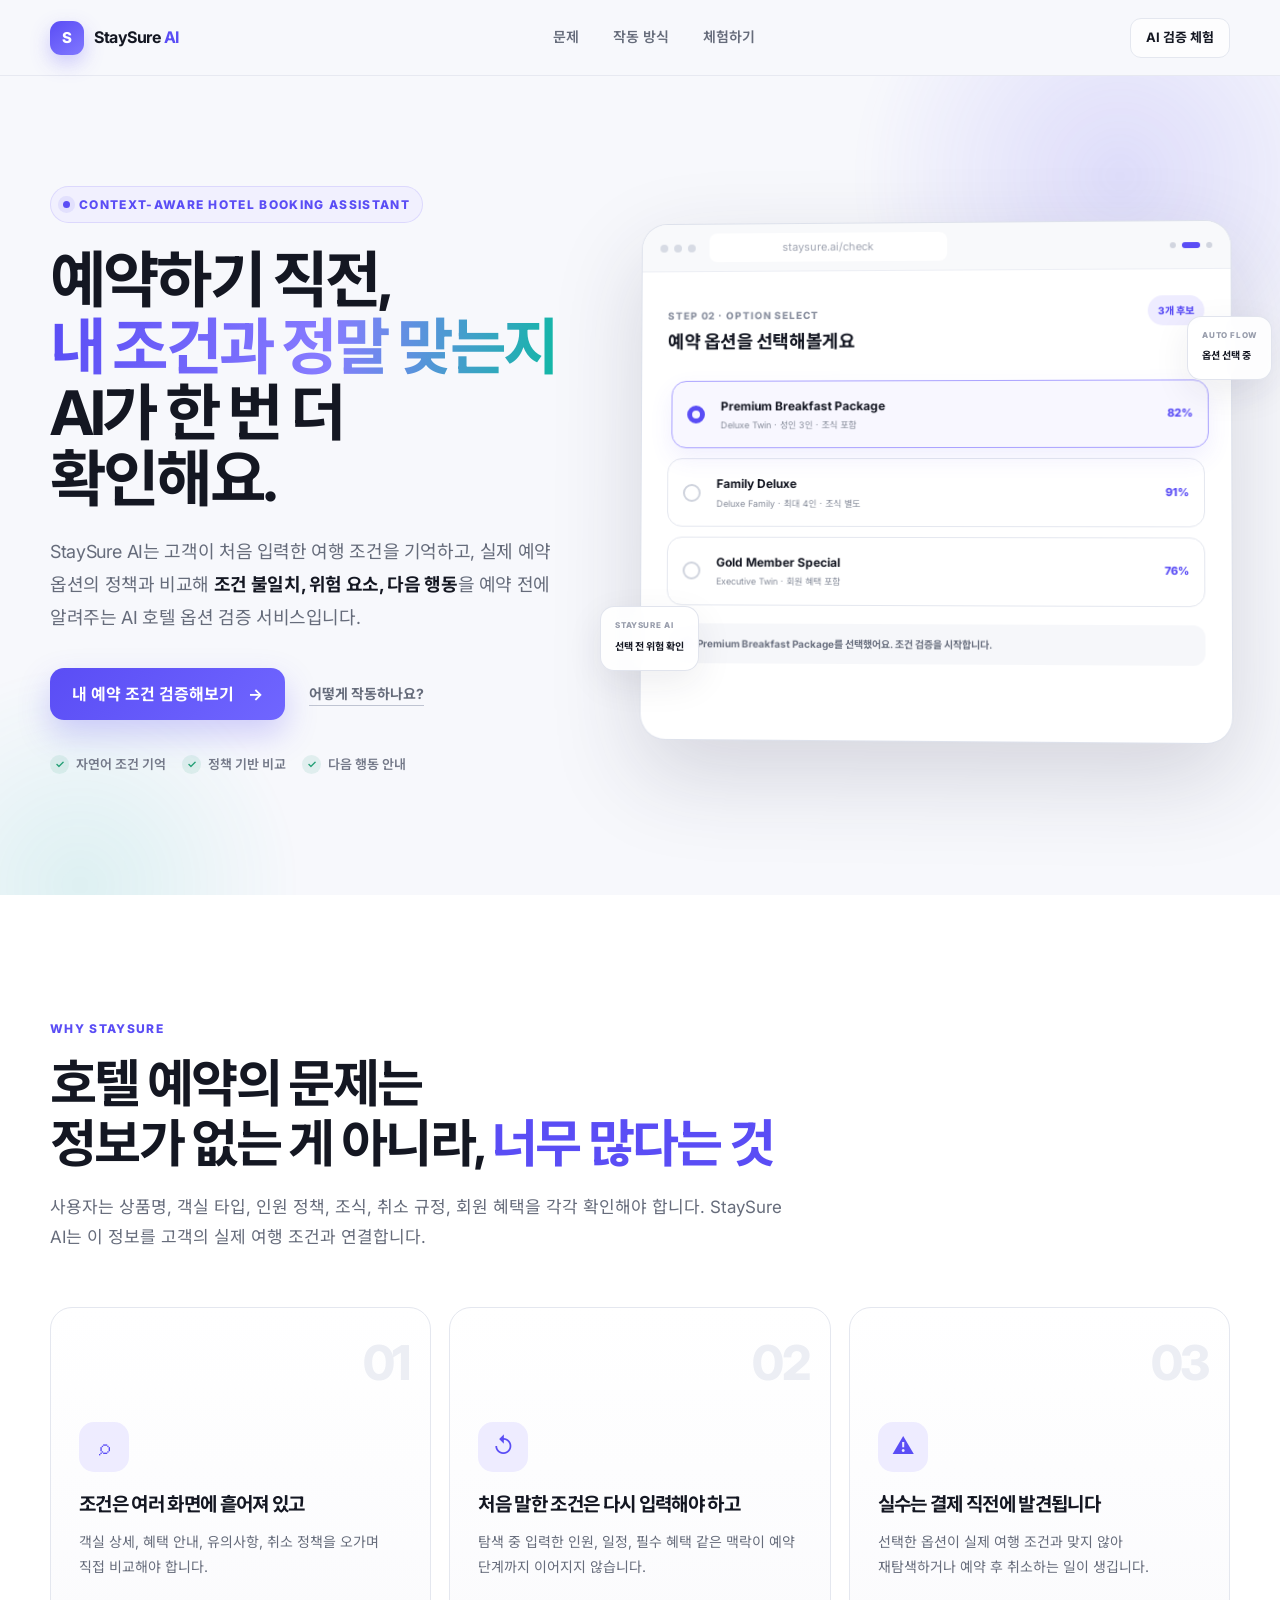
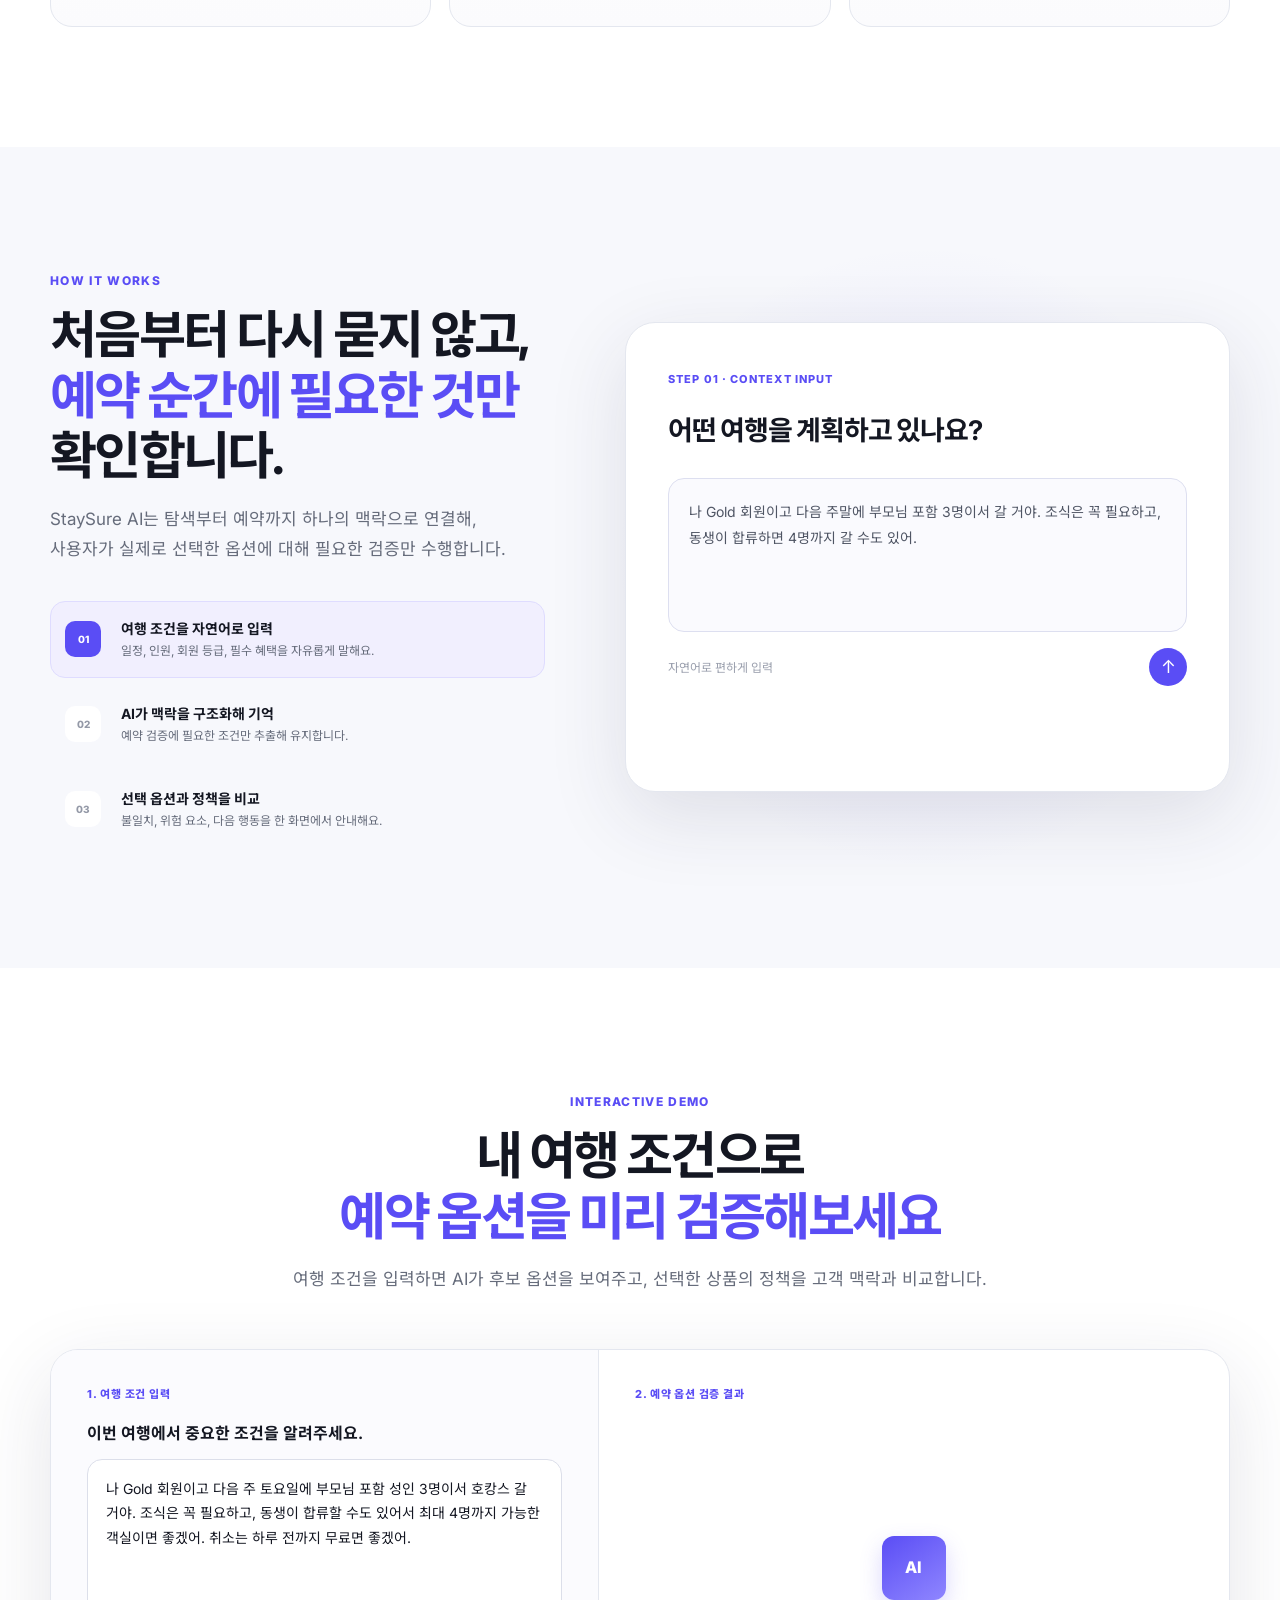
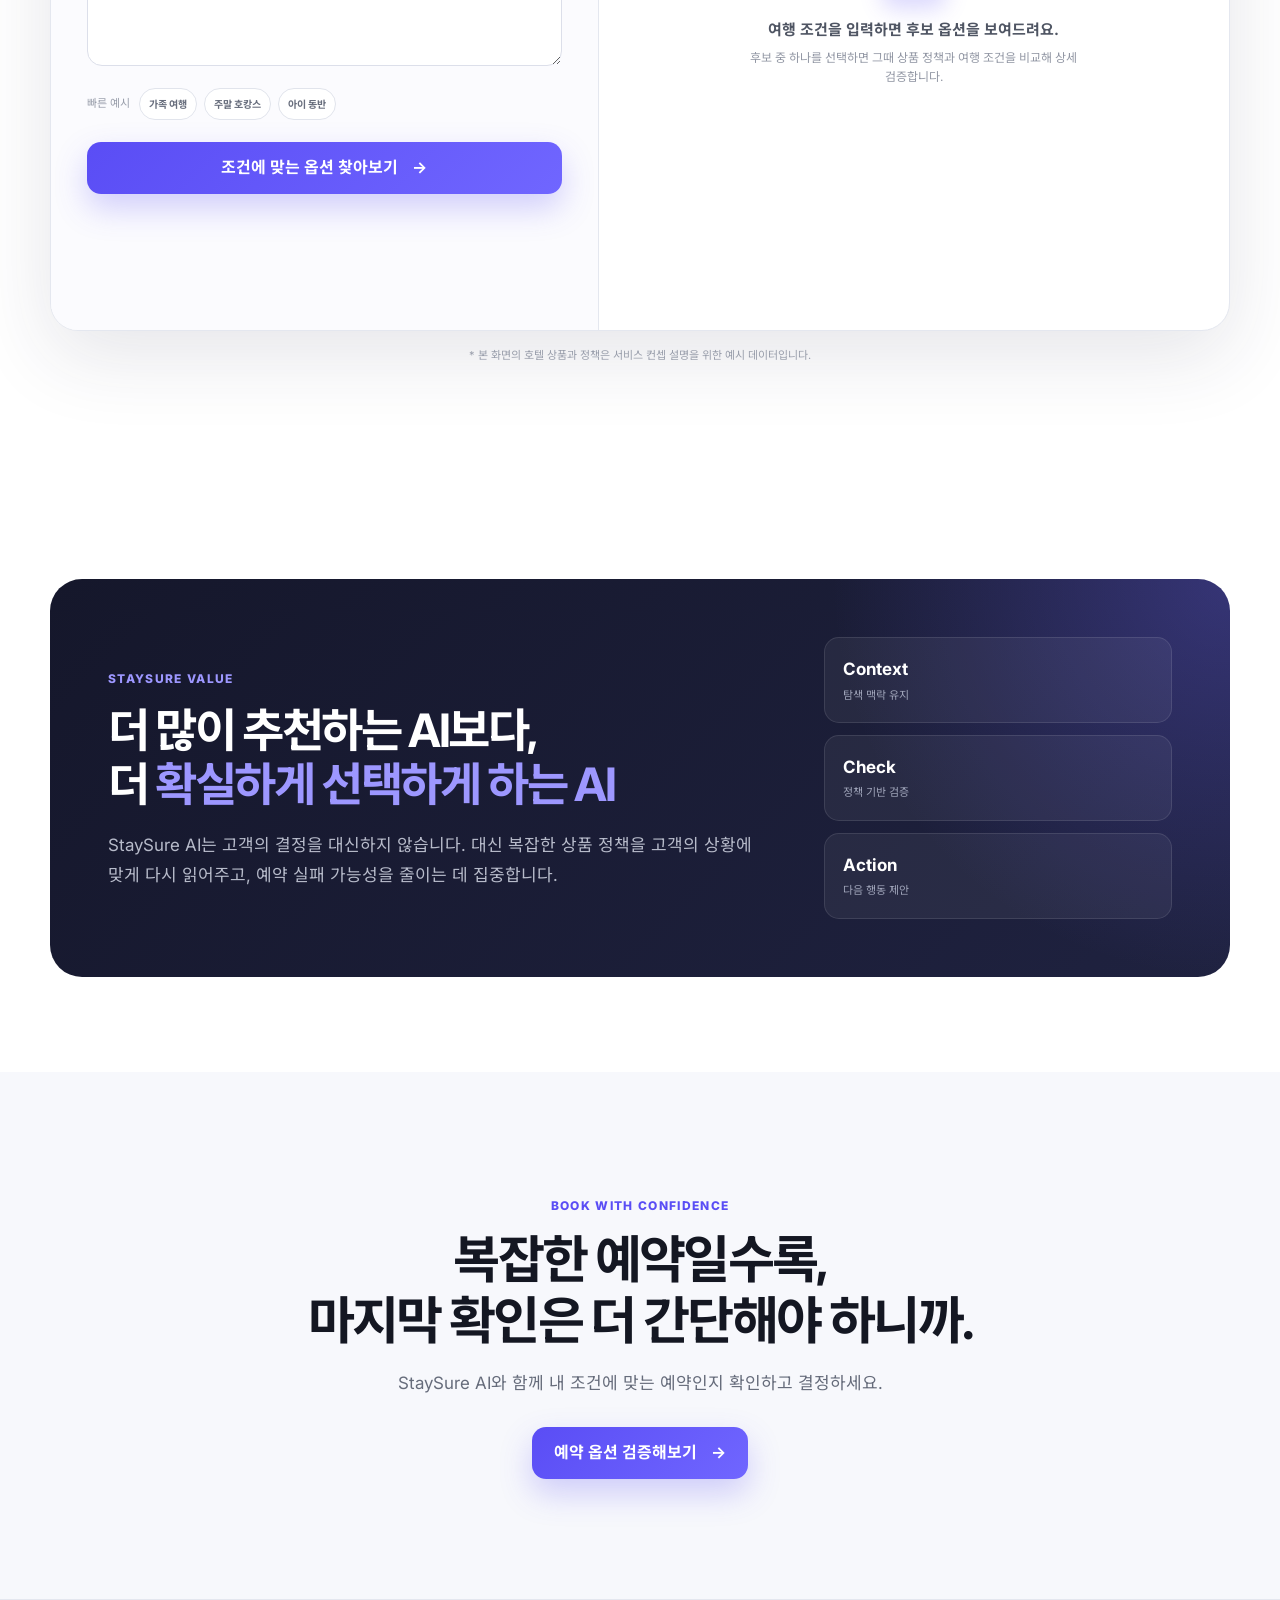
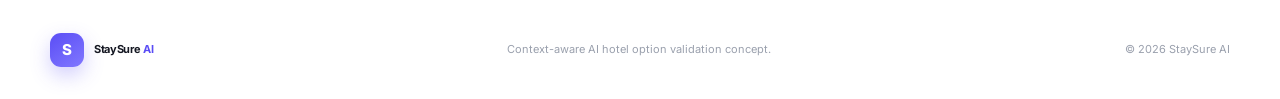
==== commit 1d74b42e: "타이틀 수정" ====
--- a/StaySure-AI-landing-v2/index.html
+++ b/StaySure-AI-landing-v2/index.html
@@ -4,7 +4,7 @@
   <meta charset="UTF-8" />
   <meta name="viewport" content="width=device-width, initial-scale=1.0" />
   <meta name="description" content="StaySure AI - 사용자 맥락 기반 AI 호텔 예약 옵션 검증 서비스" />
-  <title>StaySure AI | 예약 전, 조건을 한 번 더 확실하게</title>
+  <title>StaySure AI | 예약 전, 조건을 한 번 더 확실하게????</title>
   <link rel="preconnect" href="https://fonts.googleapis.com">
   <link rel="preconnect" href="https://fonts.gstatic.com" crossorigin>
   <link href="https://fonts.googleapis.com/css2?family=Inter:wght@400;500;600;700;800&family=Noto+Sans+KR:wght@400;500;600;700;800&display=swap" rel="stylesheet">
